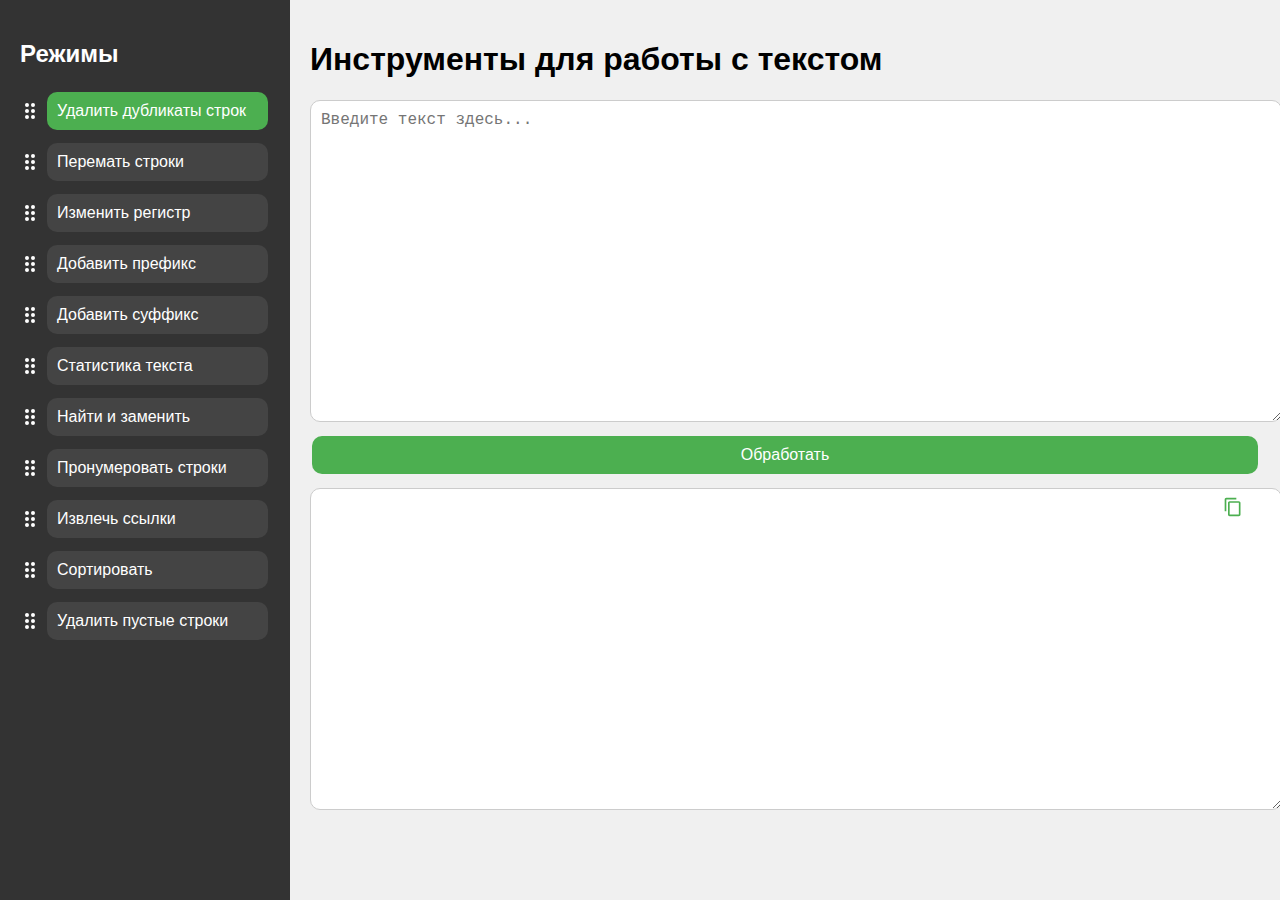
==== text-tools-website.html @ 5a1ea0dd "Update text-tools-website.html" ====
<!DOCTYPE html>
<html lang="ru">
<head>
    <meta charset="UTF-8">
    <meta name="viewport" content="width=device-width, initial-scale=1.0">
    <title>Инструменты для работы с текстом</title>
    <style>
        body {
            font-family: -apple-system, BlinkMacSystemFont, 'Segoe UI', Roboto, Helvetica, Arial, sans-serif;
            margin: 0;
            padding: 0;
            display: flex;
            height: 100vh;
            background-color: #f0f0f0;
        }
        #sidebar {
            width: 250px;
            background-color: #333;
            color: white;
            padding: 20px;
            overflow-y: auto;
        }
        #content {
            flex-grow: 1;
            padding: 20px;
            display: flex;
            flex-direction: column;
        }
        button {
            background-color: #4CAF50;
            border: none;
            color: white;
            padding: 10px 20px;
            text-align: center;
            text-decoration: none;
            display: inline-block;
            font-size: 16px;
            margin: 4px 2px;
            cursor: pointer;
            transition: background-color 0.3s;
            border-radius: 10px;
        }
        button:hover {
            background-color: #45a049;
        }
        textarea, input[type="text"], select {
            width: 100%;
            padding: 10px;
            margin-bottom: 10px;
            border: 1px solid #ccc;
            border-radius: 10px;
            font-size: 16px;
        }
        textarea {
            height: 300px;
            resize: vertical;
        }
        #result {
            height: 300px;
            margin-top: 10px;
        }
        .mode-button-container {
            display: flex;
            align-items: center;
            margin-bottom: 5px;
        }
        .mode-button {
            flex-grow: 1;
            text-align: left;
            padding: 10px;
            background-color: #444;
            color: white;
            border: none;
            transition: background-color 0.3s;
            border-radius: 10px;
            cursor: pointer;
        }
        .mode-button:hover {
            background-color: #555;
        }
        .active {
            background-color: #4CAF50;
        }
        .drag-handle {
            width: 20px;
            height: 20px;
            margin-right: 5px;
            cursor: move;
            background-image: url("data:image/svg+xml,%3Csvg xmlns='http://www.w3.org/2000/svg' viewBox='0 0 20 20' fill='white'%3E%3Cpath d='M7 2a2 2 0 1 0 .001 4.001A2 2 0 0 0 7 2zm0 6a2 2 0 1 0 .001 4.001A2 2 0 0 0 7 8zm0 6a2 2 0 1 0 .001 4.001A2 2 0 0 0 7 14zm6-8a2 2 0 1 0-.001-4.001A2 2 0 0 0 13 6zm0 2a2 2 0 1 0 .001 4.001A2 2 0 0 0 13 8zm0 6a2 2 0 1 0 .001 4.001A2 2 0 0 0 13 14z'/%3E%3C/svg%3E");
            background-repeat: no-repeat;
            background-position: center;
        }
        .dragging {
            opacity: 0.5;
        }
        .copy-button {
            position: absolute;
            top: 10px;
            right: 10px;
            background: none;
            border: none;
            cursor: pointer;
            padding: 5px;
        }
        
        .copy-button svg {
            width: 20px;
            height: 20px;
            fill: #4CAF50;
        }
        
        #result-container {
            position: relative;
        }
        
        .notification {
            position: fixed;
            bottom: 20px;
            right: 20px;
            background-color: #4CAF50;
            color: white;
            padding: 15px;
            border-radius: 5px;
            display: none;
            opacity: 0;
            transition: opacity 0.3s ease-in-out;
        }

        .burger-menu {
            display: none;
            cursor: pointer;
            position: fixed;
            top: 10px;
            left: 10px;
            z-index: 1000;
        }

        .burger-menu div {
            width: 35px;
            height: 5px;
            background-color: #333;
            margin: 6px 0;
            transition: 0.4s;
        }

        .close-button {
            display: none;
            position: absolute;
            top: 10px;
            right: 10px;
            font-size: 24px;
            cursor: pointer;
            color: #fff;
            background-color: #4CAF50;
            width: 30px;
            height: 30px;
            line-height: 30px;
            text-align: center;
            border-radius: 50%;
        }

        .close-button:hover {
            background-color: #45a049;
        }

        @media (max-width: 768px) {
            body {
                flex-direction: column;
                height: auto;
            }
            #sidebar {
                position: fixed;
                left: -250px;
                top: 0;
                height: 100%;
                width: 250px;
                transition: 0.3s;
                z-index: 999;
                padding-top: 50px;
            }
            #sidebar.open {
                left: 0;
            }
            .burger-menu {
                display: block;
            }
            #content {
                margin-left: 0;
                width: 100%;
            }
            h1 {
                font-size: 24px;
            }
            textarea, input[type="text"], select {
                font-size: 14px;
            }
            button {
                font-size: 14px;
                padding: 8px 16px;
            }
            .mode-button-container {
                margin-bottom: 5px;
            }
            .mode-button {
                padding: 8px;
                font-size: 14px;
            }
            .drag-handle {
                display: block;
                touch-action: none;
            }
            #result {
                height: 200px;
            }
            .close-button {
                display: block;
            }
        }
    </style>
</head>
<body>
    <div class="burger-menu" id="burger-menu">
        <div></div>
        <div></div>
        <div></div>
    </div>
    <div id="sidebar">
        <span class="close-button" id="close-button">&times;</span>
        <h2>Режимы</h2>
        <div id="mode-buttons"></div>
    </div>
    <div id="content">
        <h1>Инструменты для работы с текстом</h1>
        <textarea id="input" placeholder="Введите текст здесь..."></textarea>
        <div id="options"></div>
        <button id="process-button">Обработать</button>
        <div id="result-container">
            <textarea id="result" readonly></textarea>
            <button class="copy-button" id="copy-button" title="Копировать результат">
                <svg xmlns="http://www.w3.org/2000/svg" viewBox="0 0 24 24">
                    <path d="M16 1H4c-1.1 0-2 .9-2 2v14h2V3h12V1zm3 4H8c-1.1 0-2 .9-2 2v14c0 1.1.9 2 2 2h11c1.1 0 2-.9 2-2V7c0-1.1-.9-2-2-2zm0 16H8V7h11v14z"/>
                </svg>
            </button>
        </div>
    </div>

    <div id="notification" class="notification">Результат скопирован в буфер обмена!</div>

    <script>
        let currentMode = '';
        let draggedItem = null;
        const modes = [
            {id: 'removeDuplicates', name: 'Удалить дубликаты строк'},
            {id: 'shuffleLines', name: 'Перемать строки'},
            {id: 'changeCase', name: 'Изменить регистр'},
            {id: 'addPrefix', name: 'Добавить префикс'},
            {id: 'addSuffix', name: 'Добавить суффикс'},
            {id: 'textStatistics', name: 'Статистика текста'},
            {id: 'findAndReplace', name: 'Найти и заменить'},
            {id: 'numberLines', name: 'Пронумеровать строки'},
            {id: 'extractLinks', name: 'Извлечь ссылки'},
            {id: 'sortLines', name: 'Сортировать'},
            {id: 'removeEmptyLines', name: 'Удалить пустые строки'}
        ];

        function setMode(mode) {
            currentMode = mode;
            document.querySelectorAll('.mode-button').forEach(btn => btn.classList.remove('active'));
            const activeButton = document.querySelector(`.mode-button[data-mode-id="${mode}"]`);
            if (activeButton) {
                activeButton.classList.add('active');
            }
            updateOptions();
        }

        function updateOptions() {
            const optionsDiv = document.getElementById('options');
            optionsDiv.innerHTML = '';

            switch (currentMode) {
                case 'changeCase':
                    optionsDiv.innerHTML = `
                        <select id="caseOption">
                            <option value="upper">Верхни регистр</option>
                            <option value="lower">Нижний регистр</option>
                        </select>
                    `;
                    break;
                case 'addPrefix':
                case 'addSuffix':
                    optionsDiv.innerHTML = `
                        <input type="text" id="affix" placeholder="${currentMode === 'addPrefix' ? 'Префикс' : 'Суффикс'}">
                    `;
                    break;
                case 'findAndReplace':
                    optionsDiv.innerHTML = `
                        <input type="text" id="findText" placeholder="Найти">
                        <input type="text" id="replaceText" placeholder="Заменить на">
                    `;
                    break;
                case 'numberLines':
                    optionsDiv.innerHTML = `
                        <select id="numberFormat">
                            <option value="bracket">1) </option>
                            <option value="dot">1. </option>
                            <option value="space">1 </option>
                        </select>
                    `;
                    break;
                case 'sortLines':
                    optionsDiv.innerHTML = `
                        <select id="sortOption">
                            <option value="asc">По возрастанию</option>
                            <option value="desc">По убыванию</option>
                        </select>
                    `;
                    break;
            }
        }

        function processText() {
            const input = document.getElementById('input');
            if (!input) return;
            const inputValue = input.value;
            let result = '';

            switch (currentMode) {
                case 'removeDuplicates':
                    result = [...new Set(inputValue.split('\n'))].join('\n');
                    break;
                case 'shuffleLines':
                    result = inputValue.split('\n').sort(() => Math.random() - 0.5).join('\n');
                    break;
                case 'changeCase':
                    const caseOption = document.getElementById('caseOption').value;
                    result = caseOption === 'upper' ? inputValue.toUpperCase() : inputValue.toLowerCase();
                    break;
                case 'addPrefix':
                    const prefix = document.getElementById('affix').value;
                    result = inputValue.split('\n').map(line => prefix + line).join('\n');
                    break;
                case 'addSuffix':
                    const suffix = document.getElementById('affix').value;
                    result = inputValue.split('\n').map(line => line + suffix).join('\n');
                    break;
                case 'textStatistics':
                    const lines = inputValue.split('\n');
                    const words = inputValue.match(/\S+/g) || [];
                    const chars = inputValue.length;
                    result = `Строк: ${lines.length}\nСлов: ${words.length}\nСимволов: ${chars}`;
                    break;
                case 'findAndReplace':
                    const findText = document.getElementById('findText').value;
                    const replaceText = document.getElementById('replaceText').value;
                    result = inputValue.replace(new RegExp(findText, 'g'), replaceText);
                    break;
                case 'numberLines':
                    const format = document.getElementById('numberFormat').value;
                    let formatStr;
                    switch (format) {
                        case 'bracket':
                            formatStr = ') ';
                            break;
                        case 'dot':
                            formatStr = '. ';
                            break;
                        case 'space':
                            formatStr = ' ';
                            break;
                    }
                    result = inputValue.split('\n').map((line, index) => `${index + 1}${formatStr}${line}`).join('\n');
                    break;
                case 'extractLinks':
                    const urlRegex = /(https?:\/\/[^\s]+)|(www\.[^\s]+)|([a-zA-Z0-9._-]+\.[a-zA-Z]{2,6}(?:\/[^\s]*)?)/g;
                    result = (inputValue.match(urlRegex) || []).join('\n');
                    break;
                case 'sortLines':
                    const sortOption = document.getElementById('sortOption').value;
                    result = inputValue.split('\n').sort((a, b) => sortOption === 'asc' ? a.localeCompare(b) : b.localeCompare(a)).join('\n');
                    break;
                case 'removeEmptyLines':
                    result = inputValue.split('\n').filter(line => line.trim() !== '').join('\n');
                    break;
                default:
                    result = 'Выберите ржим обработки';
            }

            const resultElement = document.getElementById('result');
            if (resultElement) {
                resultElement.value = result;
            }
        }

        function createModeButtons() {
            const modeButtons = document.getElementById('mode-buttons');
            modeButtons.innerHTML = '';
            
            const order = JSON.parse(localStorage.getItem('buttonOrder')) || modes.map(mode => mode.id);
            
            order.forEach(modeId => {
                const mode = modes.find(m => m.id === modeId);
                if (mode) {
                    const container = document.createElement('div');
                    container.className = 'mode-button-container';
                    container.draggable = true;
                    container.dataset.modeId = mode.id;

                    const dragHandle = document.createElement('div');
                    dragHandle.className = 'drag-handle';

                    const button = document.createElement('button');
                    button.className = 'mode-button';
                    button.textContent = mode.name;
                    button.dataset.modeId = mode.id;
                    button.addEventListener('click', function() {
                        setMode(this.dataset.modeId);
                    });

                    container.appendChild(dragHandle);
                    container.appendChild(button);
                    modeButtons.appendChild(container);
                }
            });

            addDragListeners();

            if (window.innerWidth <= 768) {
                document.querySelectorAll('.drag-handle').forEach(handle => {
                    handle.style.display = 'none';
                });
            }
        }

        function addDragListeners() {
            const containers = document.querySelectorAll('.mode-button-container');
            const modeButtons = document.getElementById('mode-buttons');

            containers.forEach(container => {
                container.addEventListener('dragstart', (e) => {
                    draggedItem = container;
                    setTimeout(() => container.classList.add('dragging'), 0);
                });

                container.addEventListener('dragend', () => {
                    container.classList.remove('dragging');
                    saveButtonOrder();
                });
            });

            modeButtons.addEventListener('dragover', (e) => {
                e.preventDefault();
                const afterElement = getDragAfterElement(modeButtons, e.clientY);
                if (draggedItem && afterElement) {
                    modeButtons.insertBefore(draggedItem, afterElement);
                }
            });

            modeButtons.addEventListener('dragenter', (e) => e.preventDefault());
            modeButtons.addEventListener('drop', (e) => e.preventDefault());
        }

        function getDragAfterElement(container, y) {
            const draggableElements = [...container.querySelectorAll('.mode-button-container:not(.dragging)')];

            return draggableElements.reduce((closest, child) => {
                const box = child.getBoundingClientRect();
                const offset = y - box.top - box.height / 2;
                if (offset < 0 && offset > closest.offset) {
                    return { offset: offset, element: child };
                } else {
                    return closest;
                }
            }, { offset: Number.NEGATIVE_INFINITY }).element;
        }

        function saveButtonOrder() {
            const order = Array.from(document.querySelectorAll('.mode-button-container'))
                .map(container => container.dataset.modeId);
            localStorage.setItem('buttonOrder', JSON.stringify(order));
        }

        function copyResult() {
            const resultElement = document.getElementById('result');
            resultElement.select();
            document.execCommand('copy');
            showNotification();
        }

        function showNotification() {
            const notification = document.getElementById('notification');
            notification.style.display = 'block';
            setTimeout(() => {
                notification.style.opacity = '1';
            }, 10);
            
            setTimeout(() => {
                notification.style.opacity = '0';
                setTimeout(() => {
                    notification.style.display = 'none';
                }, 300);
            }, 2000);
        }

        function toggleSidebar() {
            const sidebar = document.getElementById('sidebar');
            sidebar.classList.toggle('open');
        }

        function addTouchDragListeners() {
            const containers = document.querySelectorAll('.mode-button-container');
            const modeButtons = document.getElementById('mode-buttons');

            containers.forEach(container => {
                container.addEventListener('touchstart', handleTouchStart, false);
                container.addEventListener('touchmove', handleTouchMove, false);
                container.addEventListener('touchend', handleTouchEnd, false);
            });

            let draggedItem = null;
            let startY;

            function handleTouchStart(e) {
                draggedItem = this;
                startY = e.touches[0].clientY - draggedItem.offsetTop;
                setTimeout(() => draggedItem.classList.add('dragging'), 0);
            }

            function handleTouchMove(e) {
                if (!draggedItem) return;
                e.preventDefault();
                const currentY = e.touches[0].clientY - modeButtons.offsetTop;
                draggedItem.style.top = `${currentY - startY}px`;

                const afterElement = getDragAfterElement(modeButtons, currentY);
                if (afterElement) {
                    modeButtons.insertBefore(draggedItem, afterElement);
                } else {
                    modeButtons.appendChild(draggedItem);
                }
            }

            function handleTouchEnd() {
                if (!draggedItem) return;
                draggedItem.classList.remove('dragging');
                draggedItem.style.top = '';
                draggedItem = null;
                saveButtonOrder();
            }
        }

        function handleResize() {
            if (window.innerWidth <= 768) {
                document.querySelectorAll('.drag-handle').forEach(handle => {
                    handle.style.display = 'none';
                });
            } else {
                document.querySelectorAll('.drag-handle').forEach(handle => {
                    handle.style.display = 'block';
                });
            }
        }

        // Инициализация кнопок и первого режима
        document.addEventListener('DOMContentLoaded', function() {
            createModeButtons();
            setMode('removeDuplicates');

            const processButton = document.getElementById('process-button');
            if (processButton) {
                processButton.addEventListener('click', processText);
            }

            const copyButton = document.getElementById('copy-button');
            if (copyButton) {
                copyButton.addEventListener('click', copyResult);
            }

            const burgerMenu = document.getElementById('burger-menu');
            const closeButton = document.getElementById('close-button');
            
            burgerMenu.addEventListener('click', toggleSidebar);
            closeButton.addEventListener('click', toggleSidebar);

            addTouchDragListeners();

            window.addEventListener('resize', handleResize);
        });
    </script>
</body>
</html>
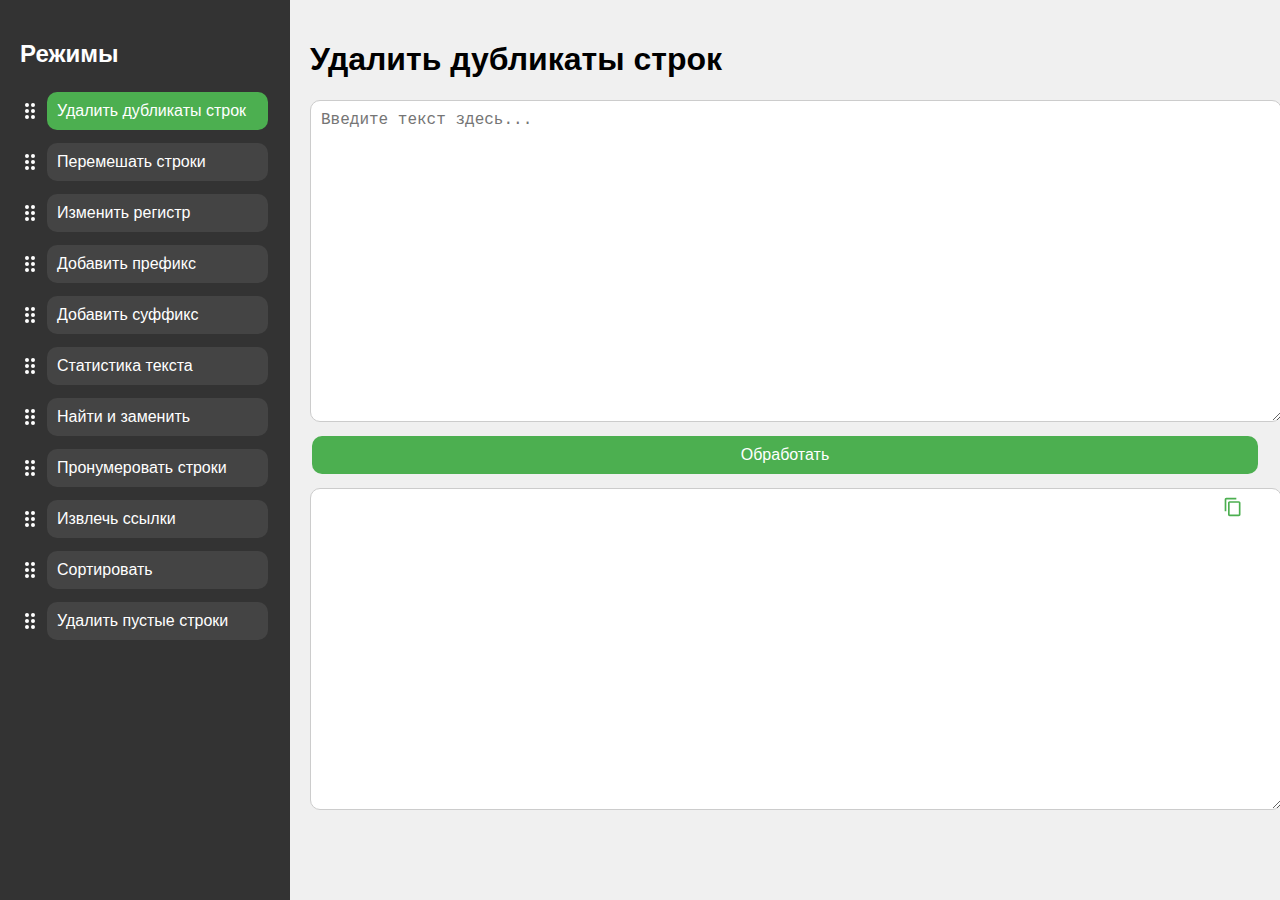
==== commit 0a8e696a: "Update text-tools-website.html" ====
--- a/text-tools-website.html
+++ b/text-tools-website.html
@@ -165,28 +165,39 @@
 
         @media (max-width: 768px) {
             body {
-                flex-direction: column;
-                height: auto;
+                position: relative;
+                overflow-x: hidden;
             }
             #sidebar {
                 position: fixed;
-                left: -250px;
+                left: -100%;
                 top: 0;
                 height: 100%;
-                width: 250px;
+                width: 80%;
+                max-width: 250px;
                 transition: 0.3s;
-                z-index: 999;
+                z-index: 1001;
                 padding-top: 50px;
+                background-color: #333;
             }
             #sidebar.open {
                 left: 0;
             }
             .burger-menu {
                 display: block;
+                position: fixed;
+                top: 10px;
+                left: 10px;
+                z-index: 1002;
             }
             #content {
                 margin-left: 0;
                 width: 100%;
+                transition: 0.3s;
+            }
+            body.sidebar-open #content {
+                filter: blur(3px);
+                pointer-events: none;
             }
             h1 {
                 font-size: 24px;
@@ -230,7 +241,7 @@
         <div id="mode-buttons"></div>
     </div>
     <div id="content">
-        <h1>Инструменты для работы с текстом</h1>
+        <h1 id="current-mode-title">Инструменты для работы с текстом</h1>
         <textarea id="input" placeholder="Введите текст здесь..."></textarea>
         <div id="options"></div>
         <button id="process-button">Обработать</button>
@@ -251,7 +262,7 @@
         let draggedItem = null;
         const modes = [
             {id: 'removeDuplicates', name: 'Удалить дубликаты строк'},
-            {id: 'shuffleLines', name: 'Перемать строки'},
+            {id: 'shuffleLines', name: 'Перемешать строки'},
             {id: 'changeCase', name: 'Изменить регистр'},
             {id: 'addPrefix', name: 'Добавить префикс'},
             {id: 'addSuffix', name: 'Добавить суффикс'},
@@ -269,8 +280,16 @@
             const activeButton = document.querySelector(`.mode-button[data-mode-id="${mode}"]`);
             if (activeButton) {
                 activeButton.classList.add('active');
+                // Обновляем заголовок с названием текущего режима
+                const currentModeTitle = document.getElementById('current-mode-title');
+                currentModeTitle.textContent = activeButton.textContent;
             }
             updateOptions();
+
+            // Закрываем меню на мобильных устройствах после выбора режима
+            if (window.innerWidth <= 768) {
+                toggleSidebar();
+            }
         }
 
         function updateOptions() {
@@ -281,7 +300,7 @@
                 case 'changeCase':
                     optionsDiv.innerHTML = `
                         <select id="caseOption">
-                            <option value="upper">Верхни регистр</option>
+                            <option value="upper">Верхний регистр</option>
                             <option value="lower">Нижний регистр</option>
                         </select>
                     `;
@@ -324,35 +343,38 @@
             const inputValue = input.value;
             let result = '';
 
+            // Всегда удаляем дубликаты строк
+            const uniqueLines = [...new Set(inputValue.split('\n'))];
+
             switch (currentMode) {
                 case 'removeDuplicates':
-                    result = [...new Set(inputValue.split('\n'))].join('\n');
+                    result = uniqueLines.join('\n');
                     break;
                 case 'shuffleLines':
-                    result = inputValue.split('\n').sort(() => Math.random() - 0.5).join('\n');
+                    result = uniqueLines.sort(() => Math.random() - 0.5).join('\n');
                     break;
                 case 'changeCase':
                     const caseOption = document.getElementById('caseOption').value;
-                    result = caseOption === 'upper' ? inputValue.toUpperCase() : inputValue.toLowerCase();
+                    result = caseOption === 'upper' ? uniqueLines.join('\n').toUpperCase() : uniqueLines.join('\n').toLowerCase();
                     break;
                 case 'addPrefix':
                     const prefix = document.getElementById('affix').value;
-                    result = inputValue.split('\n').map(line => prefix + line).join('\n');
+                    result = uniqueLines.map(line => prefix + line).join('\n');
                     break;
                 case 'addSuffix':
                     const suffix = document.getElementById('affix').value;
-                    result = inputValue.split('\n').map(line => line + suffix).join('\n');
+                    result = uniqueLines.map(line => line + suffix).join('\n');
                     break;
                 case 'textStatistics':
-                    const lines = inputValue.split('\n');
-                    const words = inputValue.match(/\S+/g) || [];
-                    const chars = inputValue.length;
+                    const lines = uniqueLines;
+                    const words = uniqueLines.join('\n').match(/\S+/g) || [];
+                    const chars = uniqueLines.join('\n').length;
                     result = `Строк: ${lines.length}\nСлов: ${words.length}\nСимволов: ${chars}`;
                     break;
                 case 'findAndReplace':
                     const findText = document.getElementById('findText').value;
                     const replaceText = document.getElementById('replaceText').value;
-                    result = inputValue.replace(new RegExp(findText, 'g'), replaceText);
+                    result = uniqueLines.join('\n').replace(new RegExp(findText, 'g'), replaceText);
                     break;
                 case 'numberLines':
                     const format = document.getElementById('numberFormat').value;
@@ -368,21 +390,21 @@
                             formatStr = ' ';
                             break;
                     }
-                    result = inputValue.split('\n').map((line, index) => `${index + 1}${formatStr}${line}`).join('\n');
+                    result = uniqueLines.map((line, index) => `${index + 1}${formatStr}${line}`).join('\n');
                     break;
                 case 'extractLinks':
                     const urlRegex = /(https?:\/\/[^\s]+)|(www\.[^\s]+)|([a-zA-Z0-9._-]+\.[a-zA-Z]{2,6}(?:\/[^\s]*)?)/g;
-                    result = (inputValue.match(urlRegex) || []).join('\n');
+                    result = (uniqueLines.join('\n').match(urlRegex) || []).join('\n');
                     break;
                 case 'sortLines':
                     const sortOption = document.getElementById('sortOption').value;
-                    result = inputValue.split('\n').sort((a, b) => sortOption === 'asc' ? a.localeCompare(b) : b.localeCompare(a)).join('\n');
+                    result = uniqueLines.sort((a, b) => sortOption === 'asc' ? a.localeCompare(b) : b.localeCompare(a)).join('\n');
                     break;
                 case 'removeEmptyLines':
-                    result = inputValue.split('\n').filter(line => line.trim() !== '').join('\n');
+                    result = uniqueLines.filter(line => line.trim() !== '').join('\n');
                     break;
                 default:
-                    result = 'Выберите ржим обработки';
+                    result = uniqueLines.join('\n');
             }
 
             const resultElement = document.getElementById('result');
@@ -397,7 +419,7 @@
             
             const order = JSON.parse(localStorage.getItem('buttonOrder')) || modes.map(mode => mode.id);
             
-            order.forEach(modeId => {
+            order.forEach((modeId, index) => {
                 const mode = modes.find(m => m.id === modeId);
                 if (mode) {
                     const container = document.createElement('div');
@@ -419,6 +441,11 @@
                     container.appendChild(dragHandle);
                     container.appendChild(button);
                     modeButtons.appendChild(container);
+
+                    // Устанавливаем первую кнопку в списке как активную по умолчанию
+                    if (index === 0) {
+                        setMode(mode.id);
+                    }
                 }
             });
 
@@ -503,7 +530,15 @@
 
         function toggleSidebar() {
             const sidebar = document.getElementById('sidebar');
+            const content = document.getElementById('content');
             sidebar.classList.toggle('open');
+            document.body.classList.toggle('sidebar-open');
+            
+            if (sidebar.classList.contains('open')) {
+                content.style.marginLeft = '80%';
+            } else {
+                content.style.marginLeft = '0';
+            }
         }
 
         function addTouchDragListeners() {
@@ -560,10 +595,17 @@
             }
         }
 
+        const style = document.createElement('style');
+        style.textContent = `
+            body.sidebar-open {
+                overflow: hidden;
+            }
+        `;
+        document.head.appendChild(style);
+
         // Инициализация кнопок и первого режима
         document.addEventListener('DOMContentLoaded', function() {
             createModeButtons();
-            setMode('removeDuplicates');
 
             const processButton = document.getElementById('process-button');
             if (processButton) {
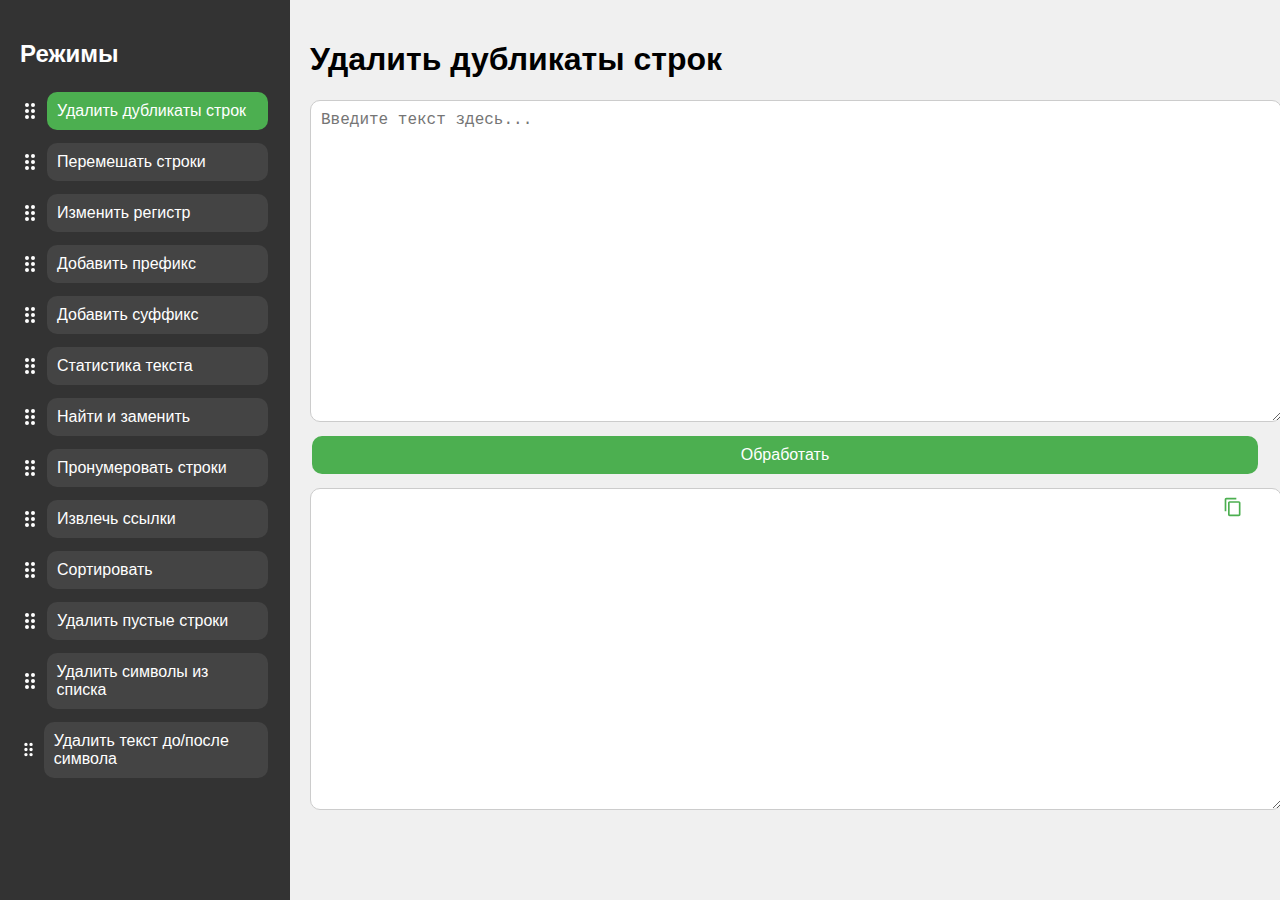
==== commit c22eda2b: "Update text-tools-website.html" ====
--- a/text-tools-website.html
+++ b/text-tools-website.html
@@ -271,8 +271,78 @@
             {id: 'numberLines', name: 'Пронумеровать строки'},
             {id: 'extractLinks', name: 'Извлечь ссылки'},
             {id: 'sortLines', name: 'Сортировать'},
-            {id: 'removeEmptyLines', name: 'Удалить пустые строки'}
+            {id: 'removeEmptyLines', name: 'Удалить пустые строки'},
+            {id: 'removeCharacters', name: 'Удалить символы из списка'},
+            {id: 'removeTextAroundSymbol', name: 'Удалить текст до/после символа'}
         ];
+
+        console.log('Modes:', modes);
+
+        function createModeButtons() {
+            console.log('Creating mode buttons');
+            const modeButtons = document.getElementById('mode-buttons');
+            if (!modeButtons) {
+                console.error('Element with id "mode-buttons" not found');
+                return;
+            }
+            modeButtons.innerHTML = '';
+            
+            let order = JSON.parse(localStorage.getItem('buttonOrder')) || modes.map(mode => mode.id);
+            console.log('Initial order from localStorage:', order);
+            
+            // Проверяем, есть ли в order все режимы из modes
+            const missingModes = modes.filter(mode => !order.includes(mode.id));
+            if (missingModes.length > 0) {
+                console.log('Adding missing modes to order:', missingModes);
+                order = [...order, ...missingModes.map(mode => mode.id)];
+                localStorage.setItem('buttonOrder', JSON.stringify(order));
+            }
+            
+            console.log('Updated button order:', order);
+            
+            order.forEach((modeId, index) => {
+                const mode = modes.find(m => m.id === modeId);
+                console.log('Creating button for mode:', mode);
+                if (mode) {
+                    const container = document.createElement('div');
+                    container.className = 'mode-button-container';
+                    container.draggable = true;
+                    container.dataset.modeId = mode.id;
+
+                    const dragHandle = document.createElement('div');
+                    dragHandle.className = 'drag-handle';
+
+                    const button = document.createElement('button');
+                    button.className = 'mode-button';
+                    button.textContent = mode.name;
+                    button.dataset.modeId = mode.id;
+                    button.addEventListener('click', function() {
+                        setMode(this.dataset.modeId);
+                    });
+
+                    container.appendChild(dragHandle);
+                    container.appendChild(button);
+                    modeButtons.appendChild(container);
+
+                    // Устанавливаем первую кнопку в списке как активную по умолчанию
+                    if (index === 0) {
+                        setMode(mode.id);
+                    }
+                } else {
+                    console.warn('Mode not found for id:', modeId);
+                }
+            });
+
+            addDragListeners();
+            addTouchDragListeners(); // Добавляем поддержку перетаскивания на сенсорных устройствах
+
+            if (window.innerWidth <= 768) {
+                document.querySelectorAll('.drag-handle').forEach(handle => {
+                    handle.style.display = 'none';
+                });
+            }
+            console.log('Mode buttons created');
+        }
 
         function setMode(mode) {
             currentMode = mode;
@@ -331,6 +401,20 @@
                         <select id="sortOption">
                             <option value="asc">По возрастанию</option>
                             <option value="desc">По убыванию</option>
+                        </select>
+                    `;
+                    break;
+                case 'removeCharacters':
+                    optionsDiv.innerHTML = `
+                        <input type="text" id="charactersToRemove" placeholder="Символы для удаления" value="@#%^:&*()?!<>/'{}[]~«»">
+                    `;
+                    break;
+                case 'removeTextAroundSymbol':
+                    optionsDiv.innerHTML = `
+                        <input type="text" id="symbolToRemoveAround" placeholder="Символ" maxlength="1">
+                        <select id="removeDirection">
+                            <option value="before">Удалить до символа</option>
+                            <option value="after">Удалить после символа</option>
                         </select>
                     `;
                     break;
@@ -403,6 +487,29 @@
                 case 'removeEmptyLines':
                     result = uniqueLines.filter(line => line.trim() !== '').join('\n');
                     break;
+                case 'removeCharacters':
+                    const charactersToRemove = document.getElementById('charactersToRemove').value;
+                    const regex = new RegExp(`[${charactersToRemove.replace(/[-\/\\^$*+?.()|[\]{}]/g, '\\$&')}]`, 'g');
+                    result = uniqueLines
+                        .map(line => line.replace(regex, ''))
+                        .filter(line => line.trim() !== '') // Удаляем пустые строки
+                        .join('\n');
+                    break;
+                case 'removeTextAroundSymbol':
+                    const symbol = document.getElementById('symbolToRemoveAround').value;
+                    const direction = document.getElementById('removeDirection').value;
+                    if (symbol) {
+                        result = uniqueLines.map(line => {
+                            const index = line.indexOf(symbol);
+                            if (index !== -1) {
+                                return direction === 'before' ? line.slice(index) : line.slice(0, index + 1);
+                            }
+                            return line;
+                        }).join('\n');
+                    } else {
+                        result = uniqueLines.join('\n');
+                    }
+                    break;
                 default:
                     result = uniqueLines.join('\n');
             }
@@ -413,49 +520,11 @@
             }
         }
 
-        function createModeButtons() {
-            const modeButtons = document.getElementById('mode-buttons');
-            modeButtons.innerHTML = '';
-            
-            const order = JSON.parse(localStorage.getItem('buttonOrder')) || modes.map(mode => mode.id);
-            
-            order.forEach((modeId, index) => {
-                const mode = modes.find(m => m.id === modeId);
-                if (mode) {
-                    const container = document.createElement('div');
-                    container.className = 'mode-button-container';
-                    container.draggable = true;
-                    container.dataset.modeId = mode.id;
-
-                    const dragHandle = document.createElement('div');
-                    dragHandle.className = 'drag-handle';
-
-                    const button = document.createElement('button');
-                    button.className = 'mode-button';
-                    button.textContent = mode.name;
-                    button.dataset.modeId = mode.id;
-                    button.addEventListener('click', function() {
-                        setMode(this.dataset.modeId);
-                    });
-
-                    container.appendChild(dragHandle);
-                    container.appendChild(button);
-                    modeButtons.appendChild(container);
-
-                    // Устанавливаем первую кнопку в списке как активную по умолчанию
-                    if (index === 0) {
-                        setMode(mode.id);
-                    }
-                }
-            });
-
-            addDragListeners();
-
-            if (window.innerWidth <= 768) {
-                document.querySelectorAll('.drag-handle').forEach(handle => {
-                    handle.style.display = 'none';
-                });
-            }
+        // Добавьте эту функцию для обновления порядка кнопок в localStorage
+        function saveButtonOrder() {
+            const order = Array.from(document.querySelectorAll('.mode-button-container'))
+                .map(container => container.dataset.modeId);
+            localStorage.setItem('buttonOrder', JSON.stringify(order));
         }
 
         function addDragListeners() {
@@ -484,6 +553,48 @@
 
             modeButtons.addEventListener('dragenter', (e) => e.preventDefault());
             modeButtons.addEventListener('drop', (e) => e.preventDefault());
+        }
+
+        function addTouchDragListeners() {
+            const containers = document.querySelectorAll('.mode-button-container');
+            const modeButtons = document.getElementById('mode-buttons');
+
+            containers.forEach(container => {
+                container.addEventListener('touchstart', handleTouchStart, false);
+                container.addEventListener('touchmove', handleTouchMove, false);
+                container.addEventListener('touchend', handleTouchEnd, false);
+            });
+
+            let draggedItem = null;
+            let startY;
+
+            function handleTouchStart(e) {
+                draggedItem = this;
+                startY = e.touches[0].clientY - draggedItem.offsetTop;
+                setTimeout(() => draggedItem.classList.add('dragging'), 0);
+            }
+
+            function handleTouchMove(e) {
+                if (!draggedItem) return;
+                e.preventDefault();
+                const currentY = e.touches[0].clientY - modeButtons.offsetTop;
+                draggedItem.style.top = `${currentY - startY}px`;
+
+                const afterElement = getDragAfterElement(modeButtons, currentY);
+                if (afterElement) {
+                    modeButtons.insertBefore(draggedItem, afterElement);
+                } else {
+                    modeButtons.appendChild(draggedItem);
+                }
+            }
+
+            function handleTouchEnd() {
+                if (!draggedItem) return;
+                draggedItem.classList.remove('dragging');
+                draggedItem.style.top = '';
+                draggedItem = null;
+                saveButtonOrder();
+            }
         }
 
         function getDragAfterElement(container, y) {
@@ -498,12 +609,6 @@
                     return closest;
                 }
             }, { offset: Number.NEGATIVE_INFINITY }).element;
-        }
-
-        function saveButtonOrder() {
-            const order = Array.from(document.querySelectorAll('.mode-button-container'))
-                .map(container => container.dataset.modeId);
-            localStorage.setItem('buttonOrder', JSON.stringify(order));
         }
 
         function copyResult() {
@@ -541,48 +646,6 @@
             }
         }
 
-        function addTouchDragListeners() {
-            const containers = document.querySelectorAll('.mode-button-container');
-            const modeButtons = document.getElementById('mode-buttons');
-
-            containers.forEach(container => {
-                container.addEventListener('touchstart', handleTouchStart, false);
-                container.addEventListener('touchmove', handleTouchMove, false);
-                container.addEventListener('touchend', handleTouchEnd, false);
-            });
-
-            let draggedItem = null;
-            let startY;
-
-            function handleTouchStart(e) {
-                draggedItem = this;
-                startY = e.touches[0].clientY - draggedItem.offsetTop;
-                setTimeout(() => draggedItem.classList.add('dragging'), 0);
-            }
-
-            function handleTouchMove(e) {
-                if (!draggedItem) return;
-                e.preventDefault();
-                const currentY = e.touches[0].clientY - modeButtons.offsetTop;
-                draggedItem.style.top = `${currentY - startY}px`;
-
-                const afterElement = getDragAfterElement(modeButtons, currentY);
-                if (afterElement) {
-                    modeButtons.insertBefore(draggedItem, afterElement);
-                } else {
-                    modeButtons.appendChild(draggedItem);
-                }
-            }
-
-            function handleTouchEnd() {
-                if (!draggedItem) return;
-                draggedItem.classList.remove('dragging');
-                draggedItem.style.top = '';
-                draggedItem = null;
-                saveButtonOrder();
-            }
-        }
-
         function handleResize() {
             if (window.innerWidth <= 768) {
                 document.querySelectorAll('.drag-handle').forEach(handle => {
@@ -605,6 +668,7 @@
 
         // Инициализация кнопок и первого режима
         document.addEventListener('DOMContentLoaded', function() {
+            console.log('DOM fully loaded');
             createModeButtons();
 
             const processButton = document.getElementById('process-button');
@@ -623,8 +687,6 @@
             burgerMenu.addEventListener('click', toggleSidebar);
             closeButton.addEventListener('click', toggleSidebar);
 
-            addTouchDragListeners();
-
             window.addEventListener('resize', handleResize);
         });
     </script>
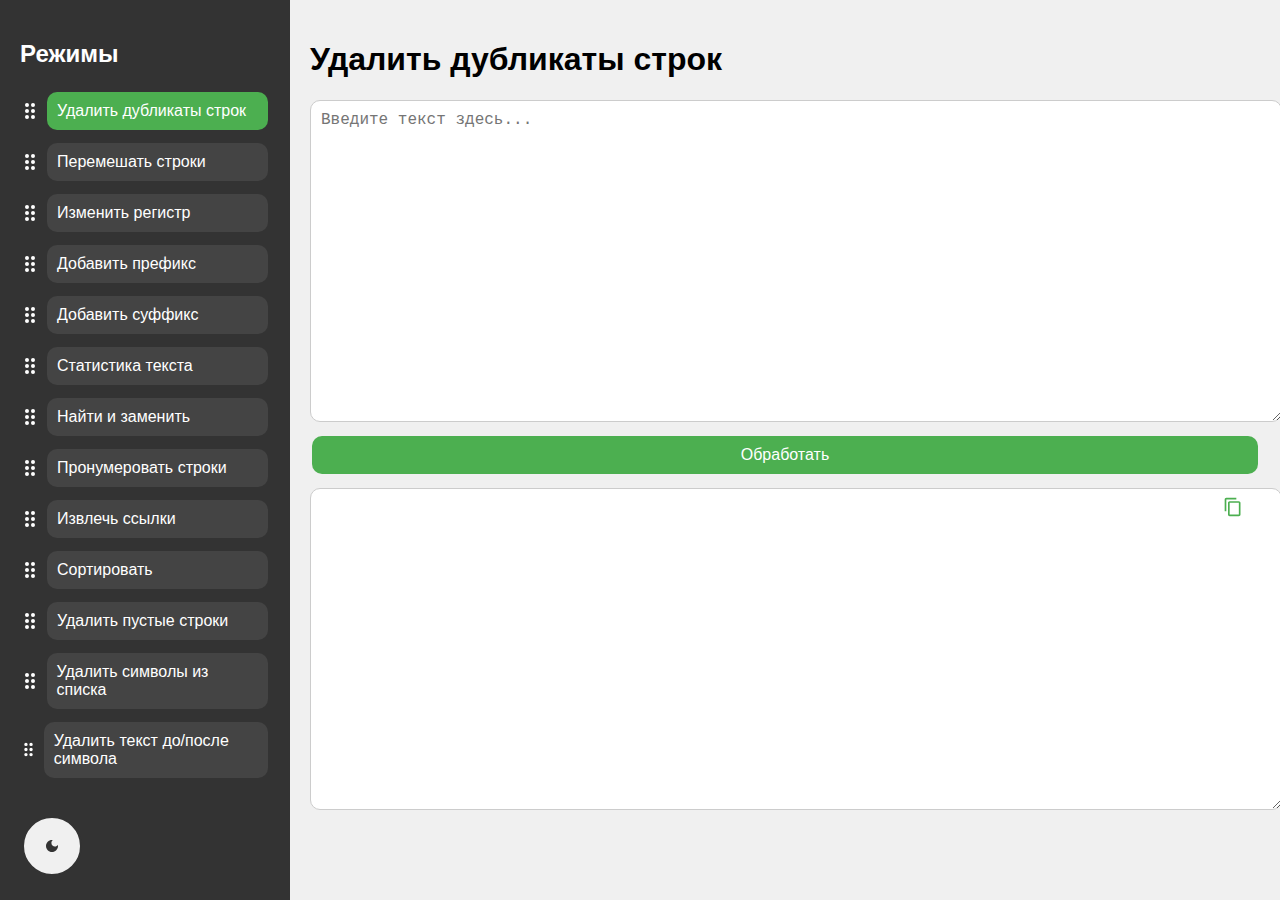
==== commit ad66a3bf: "Update text-tools-website.html" ====
--- a/text-tools-website.html
+++ b/text-tools-website.html
@@ -227,6 +227,95 @@
                 display: block;
             }
         }
+
+        /* Стили для тем��ого режима */
+        body.dark-mode {
+            background-color: #1a1a1a;
+            color: #f0f0f0;
+        }
+
+        body.dark-mode #sidebar {
+            background-color: #2a2a2a;
+        }
+
+        body.dark-mode .mode-button {
+            background-color: #3a3a3a;
+            color: #f0f0f0;
+        }
+
+        body.dark-mode .mode-button:hover,
+        body.dark-mode .mode-button.active {
+            background-color: #4CAF50;
+        }
+
+        body.dark-mode textarea, 
+        body.dark-mode input[type="text"], 
+        body.dark-mode select {
+            background-color: #2a2a2a;
+            color: #f0f0f0;
+            border-color: #3a3a3a;
+        }
+
+        body.dark-mode button {
+            background-color: #4CAF50;
+        }
+
+        body.dark-mode button:hover {
+            background-color: #45a049;
+        }
+
+        /* Стили для кнопки переключения темы */
+        #theme-toggle {
+            position: absolute;
+            bottom: 20px;
+            left: 20px;
+            width: 60px;
+            height: 60px;
+            background-color: #f0f0f0;
+            border: 2px solid #333;
+            border-radius: 50%;
+            cursor: pointer;
+            display: flex;
+            align-items: center;
+            justify-content: center;
+            transition: all 0.3s ease;
+        }
+
+        #theme-toggle:hover {
+            background-color: #e0e0e0;
+        }
+
+        #theme-toggle svg {
+            width: 40px;
+            height: 40px;
+            fill: #333;
+            transition: fill 0.3s ease;
+        }
+
+        body.dark-mode #theme-toggle {
+            background-color: #333;
+            border-color: #f0f0f0;
+        }
+
+        body.dark-mode #theme-toggle:hover {
+            background-color: #444;
+        }
+
+        body.dark-mode #theme-toggle svg {
+            fill: #f0f0f0;
+        }
+
+        /* Стили для кнопки копирования в темном режиме */
+        body.dark-mode .copy-button svg {
+            fill: #1a1a1a;
+        }
+
+        @media (max-width: 768px) {
+            #theme-toggle {
+                position: static;
+                margin: 20px auto;
+            }
+        }
     </style>
 </head>
 <body>
@@ -239,6 +328,11 @@
         <span class="close-button" id="close-button">&times;</span>
         <h2>Режимы</h2>
         <div id="mode-buttons"></div>
+        <button id="theme-toggle" aria-label="Переключить тему">
+            <svg xmlns="http://www.w3.org/2000/svg" viewBox="0 0 24 24">
+                <path d="M12 2C6.48 2 2 6.48 2 12s4.48 10 10 10 10-4.48 10-10S17.52 2 12 2zm0 18c-4.41 0-8-3.59-8-8s3.59-8 8-8 8 3.59 8 8-3.59 8-8 8zm0-14c-3.31 0-6 2.69-6 6s2.69 6 6 6 6-2.69 6-6-2.69-6-6-6zm0 10c-2.21 0-4-1.79-4-4s1.79-4 4-4 4 1.79 4 4-1.79 4-4 4z"/>
+            </svg>
+        </button>
     </div>
     <div id="content">
         <h1 id="current-mode-title">Инструменты для работы с текстом</h1>
@@ -324,7 +418,7 @@
                     container.appendChild(button);
                     modeButtons.appendChild(container);
 
-                    // Устанавливаем первую кнопку в списке как активную по умолчанию
+                    // Устанавливаем первую кнопку в списке ка�� активную по умолчанию
                     if (index === 0) {
                         setMode(mode.id);
                     }
@@ -400,7 +494,7 @@
                     optionsDiv.innerHTML = `
                         <select id="sortOption">
                             <option value="asc">По возрастанию</option>
-                            <option value="desc">По убыванию</option>
+                            <option value="desc">П убыванию</option>
                         </select>
                     `;
                     break;
@@ -492,7 +586,7 @@
                     const regex = new RegExp(`[${charactersToRemove.replace(/[-\/\\^$*+?.()|[\]{}]/g, '\\$&')}]`, 'g');
                     result = uniqueLines
                         .map(line => line.replace(regex, ''))
-                        .filter(line => line.trim() !== '') // Удаляем пустые строки
+                        .filter(line => line.trim() !== '') // Удаля��м пустые строки
                         .join('\n');
                     break;
                 case 'removeTextAroundSymbol':
@@ -666,11 +760,35 @@
         `;
         document.head.appendChild(style);
 
+        function toggleTheme() {
+            document.body.classList.toggle('dark-mode');
+            const isDarkMode = document.body.classList.contains('dark-mode');
+            localStorage.setItem('darkMode', isDarkMode);
+            updateThemeToggleIcon();
+        }
+
+        function updateThemeToggleIcon() {
+            const themeToggle = document.getElementById('theme-toggle');
+            const isDarkMode = document.body.classList.contains('dark-mode');
+            themeToggle.innerHTML = isDarkMode
+                ? '<svg xmlns="http://www.w3.org/2000/svg" viewBox="0 0 24 24"><path d="M12 7c-2.76 0-5 2.24-5 5s2.24 5 5 5 5-2.24 5-5-2.24-5-5-5zM2 13h2c.55 0 1-.45 1-1s-.45-1-1-1H2c-.55 0-1 .45-1 1s.45 1 1 1zm18 0h2c.55 0 1-.45 1-1s-.45-1-1-1h-2c-.55 0-1 .45-1 1s.45 1 1 1zM11 2v2c0 .55.45 1 1 1s1-.45 1-1V2c0-.55-.45-1-1-1s-1 .45-1 1zm0 18v2c0 .55.45 1 1 1s1-.45 1-1v-2c0-.55-.45-1-1-1s-1 .45-1 1zM5.99 4.58c-.39-.39-1.03-.39-1.41 0-.39.39-.39 1.03 0 1.41l1.06 1.06c.39.39 1.03.39 1.41 0s.39-1.03 0-1.41L5.99 4.58zm12.37 12.37c-.39-.39-1.03-.39-1.41 0-.39.39-.39 1.03 0 1.41l1.06 1.06c.39.39 1.03.39 1.41 0 .39-.39.39-1.03 0-1.41l-1.06-1.06zm1.06-10.96c.39-.39.39-1.03 0-1.41-.39-.39-1.03-.39-1.41 0l-1.06 1.06c-.39.39-.39 1.03 0 1.41s1.03.39 1.41 0l1.06-1.06zM7.05 18.36c.39-.39.39-1.03 0-1.41-.39-.39-1.03-.39-1.41 0l-1.06 1.06c-.39.39-.39 1.03 0 1.41s1.03.39 1.41 0l1.06-1.06z"/></svg>'
+                : '<svg xmlns="http://www.w3.org/2000/svg" viewBox="0 0 24 24"><path d="M12 3c-4.97 0-9 4.03-9 9s4.03 9 9 9 9-4.03 9-9c0-.46-.04-.92-.1-1.36-.98 1.37-2.58 2.26-4.4 2.26-2.98 0-5.4-2.42-5.4-5.4 0-1.81.89-3.42 2.26-4.4-.44-.06-.9-.1-1.36-.1z"/></svg>';
+        }
+
+        function applyTheme() {
+            const isDarkMode = localStorage.getItem('darkMode') === 'true';
+            if (isDarkMode) {
+                document.body.classList.add('dark-mode');
+            }
+            updateThemeToggleIcon();
+        }
+
         // Инициализация кнопок и первого режима
         document.addEventListener('DOMContentLoaded', function() {
             console.log('DOM fully loaded');
             createModeButtons();
-
+            applyTheme();
+            
             const processButton = document.getElementById('process-button');
             if (processButton) {
                 processButton.addEventListener('click', processText);
@@ -687,6 +805,9 @@
             burgerMenu.addEventListener('click', toggleSidebar);
             closeButton.addEventListener('click', toggleSidebar);
 
+            const themeToggle = document.getElementById('theme-toggle');
+            themeToggle.addEventListener('click', toggleTheme);
+
             window.addEventListener('resize', handleResize);
         });
     </script>
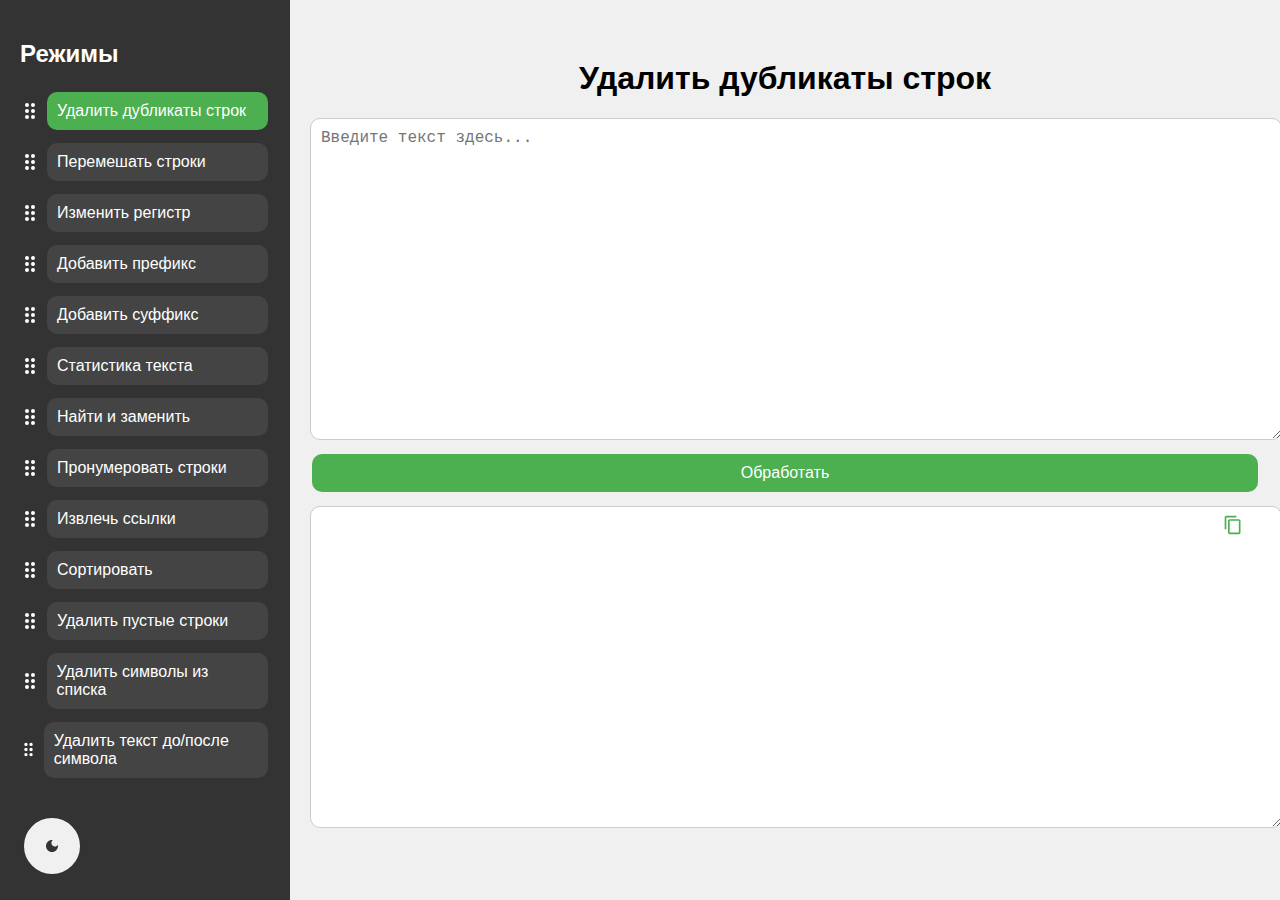
==== commit e5b515de: "Update text-tools-website.html" ====
--- a/text-tools-website.html
+++ b/text-tools-website.html
@@ -185,10 +185,6 @@
             }
             .burger-menu {
                 display: block;
-                position: fixed;
-                top: 10px;
-                left: 10px;
-                z-index: 1002;
             }
             #content {
                 margin-left: 0;
@@ -228,7 +224,7 @@
             }
         }
 
-        /* Стили для тем��ого режима */
+        /* Стили для темого режима */
         body.dark-mode {
             background-color: #1a1a1a;
             color: #f0f0f0;
@@ -314,6 +310,55 @@
             #theme-toggle {
                 position: static;
                 margin: 20px auto;
+            }
+        }
+
+        /* Обновленные стили для заголовка и бургер-меню */
+        #header {
+            display: flex;
+            justify-content: space-between;
+            align-items: center;
+            padding: 10px 20px;
+        }
+
+        #burger-menu {
+            display: none;
+            font-size: 24px;
+            cursor: pointer;
+            z-index: 1000;
+        }
+
+        @media (max-width: 768px) {
+            #header {
+                justify-content: flex-start; /* Выравниваем элементы по левому краю */
+            }
+
+            #burger-menu {
+                display: block;
+                margin-right: 15px; /* Добавляем отступ справа от иконки меню */
+            }
+
+            #header h1 {
+                font-size: 1.5em;
+                flex-grow: 1; /* Позволяем заголовку занимать все доступное пространство */
+                text-align: center; /* Центрируем текст заголовка */
+            }
+        }
+
+        /* Стиль для предотвращения прокрутки при открытом сайдбаре */
+        body.sidebar-open {
+            overflow: hidden;
+        }
+
+        /* Стиль для заголовка с названием режима */
+        #current-mode-title {
+            margin-top: 40px; /* Добавляем отступ сверху */
+            text-align: center;
+        }
+
+        @media (max-width: 768px) {
+            #current-mode-title {
+                font-size: 1.5em; /* Уменьшаем размер шрифта на мобильных устройствах */
             }
         }
     </style>
@@ -418,7 +463,7 @@
                     container.appendChild(button);
                     modeButtons.appendChild(container);
 
-                    // Устанавливаем первую кнопку в списке ка�� активную по умолчанию
+                    // Устанавливаем первую кнопку в списке ка активную по ��молчанию
                     if (index === 0) {
                         setMode(mode.id);
                     }
@@ -586,7 +631,7 @@
                     const regex = new RegExp(`[${charactersToRemove.replace(/[-\/\\^$*+?.()|[\]{}]/g, '\\$&')}]`, 'g');
                     result = uniqueLines
                         .map(line => line.replace(regex, ''))
-                        .filter(line => line.trim() !== '') // Удаля��м пустые строки
+                        .filter(line => line.trim() !== '') // Удалям пустые строки
                         .join('\n');
                     break;
                 case 'removeTextAroundSymbol':
@@ -614,7 +659,7 @@
             }
         }
 
-        // Добавьте эту функцию для обновления порядка кнопок в localStorage
+        // Добавьте эту функцию для обновления порядк кнопок в localStorage
         function saveButtonOrder() {
             const order = Array.from(document.querySelectorAll('.mode-button-container'))
                 .map(container => container.dataset.modeId);
@@ -735,8 +780,22 @@
             
             if (sidebar.classList.contains('open')) {
                 content.style.marginLeft = '80%';
+                // Добавляем обработчик клика вне сайдбара
+                document.addEventListener('click', closeSidebarOutside);
             } else {
                 content.style.marginLeft = '0';
+                // Удаляем обработчик клика при закрытии сайдбара
+                document.removeEventListener('click', closeSidebarOutside);
+            }
+        }
+
+        function closeSidebarOutside(event) {
+            const sidebar = document.getElementById('sidebar');
+            const burgerMenu = document.getElementById('burger-menu');
+            
+            // Проверяем, был ли клик вне сайдбара и не на кнопке бургер-меню
+            if (!sidebar.contains(event.target) && event.target !== burgerMenu) {
+                toggleSidebar();
             }
         }
 
@@ -802,7 +861,10 @@
             const burgerMenu = document.getElementById('burger-menu');
             const closeButton = document.getElementById('close-button');
             
-            burgerMenu.addEventListener('click', toggleSidebar);
+            burgerMenu.addEventListener('click', function(event) {
+                event.stopPropagation(); // Предотвращаем всплытие события
+                toggleSidebar();
+            });
             closeButton.addEventListener('click', toggleSidebar);
 
             const themeToggle = document.getElementById('theme-toggle');
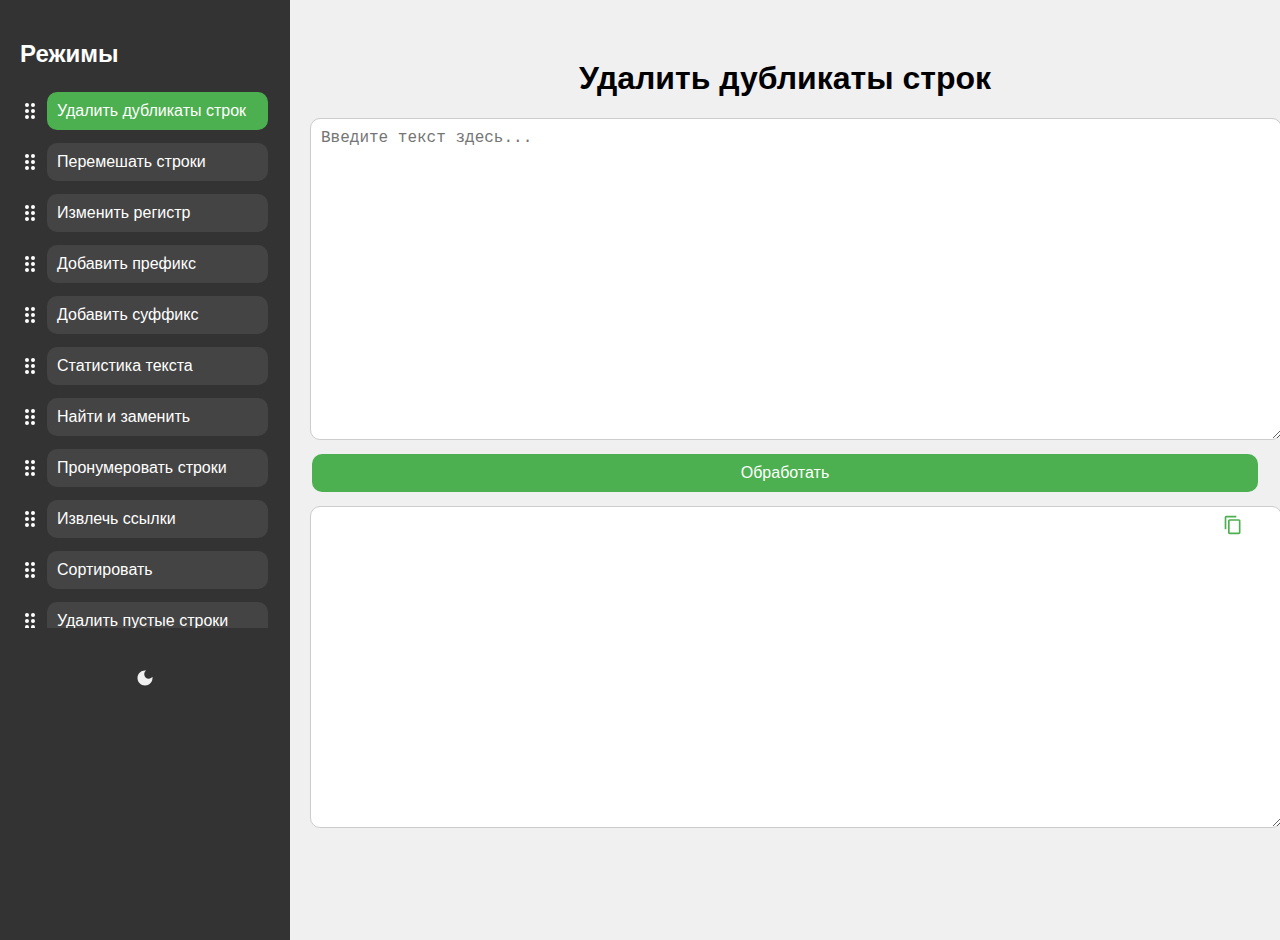
==== commit 12fd54a5: "Update text-tools-website.html" ====
--- a/text-tools-website.html
+++ b/text-tools-website.html
@@ -19,6 +19,46 @@
             color: white;
             padding: 20px;
             overflow-y: auto;
+            display: flex;
+            flex-direction: column;
+            height: 100vh;
+        }
+        #mode-buttons {
+            flex-grow: 1;
+            overflow-y: auto;
+            padding-bottom: 20px;
+        }
+        #theme-toggle {
+            margin-top: 20px;
+            align-self: center;
+            width: 60px;
+            height: 60px;
+            background-color: transparent;
+            border: none;
+            cursor: pointer;
+            display: flex;
+            align-items: center;
+            justify-content: center;
+            transition: all 0.2s ease;
+        }
+        #theme-toggle svg {
+            width: 40px;
+            height: 40px;
+            fill: #f0f0f0;
+            transition: fill 0.2s ease;
+        }
+        body.dark-mode #theme-toggle svg {
+            fill: #f0f0f0;
+        }
+        @media (max-width: 768px) {
+            #sidebar {
+                padding-top: 50px;
+            }
+            #theme-toggle {
+                position: absolute;
+                top: 10px;
+                right: 10px;
+            }
         }
         #content {
             flex-grow: 1;
@@ -37,7 +77,7 @@
             font-size: 16px;
             margin: 4px 2px;
             cursor: pointer;
-            transition: background-color 0.3s;
+            transition: background-color 0.2s ease;
             border-radius: 10px;
         }
         button:hover {
@@ -71,7 +111,7 @@
             background-color: #444;
             color: white;
             border: none;
-            transition: background-color 0.3s;
+            transition: background-color 0.2s ease;
             border-radius: 10px;
             cursor: pointer;
         }
@@ -123,7 +163,7 @@
             border-radius: 5px;
             display: none;
             opacity: 0;
-            transition: opacity 0.3s ease-in-out;
+            transition: opacity 0.2s ease;
         }
 
         .burger-menu {
@@ -140,7 +180,7 @@
             height: 5px;
             background-color: #333;
             margin: 6px 0;
-            transition: 0.4s;
+            transition: 0.2s ease;
         }
 
         .close-button {
@@ -175,7 +215,7 @@
                 height: 100%;
                 width: 80%;
                 max-width: 250px;
-                transition: 0.3s;
+                transition: 0.2s ease;
                 z-index: 1001;
                 padding-top: 50px;
                 background-color: #333;
@@ -189,7 +229,7 @@
             #content {
                 margin-left: 0;
                 width: 100%;
-                transition: 0.3s;
+                transition: 0.2s ease;
             }
             body.sidebar-open #content {
                 filter: blur(3px);
@@ -260,47 +300,6 @@
             background-color: #45a049;
         }
 
-        /* Стили для кнопки переключения темы */
-        #theme-toggle {
-            position: absolute;
-            bottom: 20px;
-            left: 20px;
-            width: 60px;
-            height: 60px;
-            background-color: #f0f0f0;
-            border: 2px solid #333;
-            border-radius: 50%;
-            cursor: pointer;
-            display: flex;
-            align-items: center;
-            justify-content: center;
-            transition: all 0.3s ease;
-        }
-
-        #theme-toggle:hover {
-            background-color: #e0e0e0;
-        }
-
-        #theme-toggle svg {
-            width: 40px;
-            height: 40px;
-            fill: #333;
-            transition: fill 0.3s ease;
-        }
-
-        body.dark-mode #theme-toggle {
-            background-color: #333;
-            border-color: #f0f0f0;
-        }
-
-        body.dark-mode #theme-toggle:hover {
-            background-color: #444;
-        }
-
-        body.dark-mode #theme-toggle svg {
-            fill: #f0f0f0;
-        }
-
         /* Стили для кнопки копирования в темном режиме */
         body.dark-mode .copy-button svg {
             fill: #1a1a1a;
@@ -359,6 +358,17 @@
         @media (max-width: 768px) {
             #current-mode-title {
                 font-size: 1.5em; /* Уменьшаем размер шрифта на мобильных устройствах */
+            }
+        }
+
+        /* Оптимизация анимаций */
+        .mode-button, #sidebar, #content, .notification {
+            transition: all 0.2s ease; /* Уменьшено время анимации */
+        }
+
+        @media (prefers-reduced-motion: reduce) {
+            * {
+                transition: none !important;
             }
         }
     </style>
@@ -397,9 +407,8 @@
     <div id="notification" class="notification">Результат скопирован в буфер обмена!</div>
 
     <script>
-        let currentMode = '';
-        let draggedItem = null;
-        const modes = [
+        // Выносим константы и настройки в начало файла
+        const MODES = [
             {id: 'removeDuplicates', name: 'Удалить дубликаты строк'},
             {id: 'shuffleLines', name: 'Перемешать строки'},
             {id: 'changeCase', name: 'Изменить регистр'},
@@ -412,12 +421,15 @@
             {id: 'sortLines', name: 'Сортировать'},
             {id: 'removeEmptyLines', name: 'Удалить пустые строки'},
             {id: 'removeCharacters', name: 'Удалить символы из списка'},
-            {id: 'removeTextAroundSymbol', name: 'Удалить текст до/после символа'}
+            {id: 'removeTextAroundSymbol', name: 'Удалить текст до/после символа'},
+            {id: 'payVlito', name: 'PayVlito'}
         ];
 
-        console.log('Modes:', modes);
-
-        function createModeButtons() {
+        const STORAGE_KEY = 'buttonOrder';
+        const DARK_MODE_KEY = 'darkMode';
+
+        // Используем современный синтаксис для объявления функций
+        const createModeButtons = () => {
             console.log('Creating mode buttons');
             const modeButtons = document.getElementById('mode-buttons');
             if (!modeButtons) {
@@ -426,22 +438,17 @@
             }
             modeButtons.innerHTML = '';
             
-            let order = JSON.parse(localStorage.getItem('buttonOrder')) || modes.map(mode => mode.id);
-            console.log('Initial order from localStorage:', order);
+            let order = JSON.parse(localStorage.getItem(STORAGE_KEY)) || MODES.map(mode => mode.id);
             
-            // Проверяем, есть ли в order все режимы из modes
-            const missingModes = modes.filter(mode => !order.includes(mode.id));
+            // Проверка и добавление отсутствующих режимов
+            const missingModes = MODES.filter(mode => !order.includes(mode.id));
             if (missingModes.length > 0) {
-                console.log('Adding missing modes to order:', missingModes);
                 order = [...order, ...missingModes.map(mode => mode.id)];
-                localStorage.setItem('buttonOrder', JSON.stringify(order));
-            }
-            
-            console.log('Updated button order:', order);
+                localStorage.setItem(STORAGE_KEY, JSON.stringify(order));
+            }
             
             order.forEach((modeId, index) => {
-                const mode = modes.find(m => m.id === modeId);
-                console.log('Creating button for mode:', mode);
+                const mode = MODES.find(m => m.id === modeId);
                 if (mode) {
                     const container = document.createElement('div');
                     container.className = 'mode-button-container';
@@ -455,35 +462,39 @@
                     button.className = 'mode-button';
                     button.textContent = mode.name;
                     button.dataset.modeId = mode.id;
-                    button.addEventListener('click', function() {
-                        setMode(this.dataset.modeId);
-                    });
-
-                    container.appendChild(dragHandle);
-                    container.appendChild(button);
+                    button.addEventListener('click', () => setMode(mode.id));
+
+                    container.append(dragHandle, button);
                     modeButtons.appendChild(container);
 
-                    // Устанавливаем первую кнопку в списке ка активную по ��молчанию
                     if (index === 0) {
                         setMode(mode.id);
                     }
-                } else {
-                    console.warn('Mode not found for id:', modeId);
                 }
             });
 
             addDragListeners();
-            addTouchDragListeners(); // Добавляем поддержку перетаскивания на сенсорных устройствах
+            addTouchDragListeners();
 
             if (window.innerWidth <= 768) {
-                document.querySelectorAll('.drag-handle').forEach(handle => {
-                    handle.style.display = 'none';
+                document.querySelectorAll('.drag-handle').forEach(handle => handle.style.display = 'none');
+            }
+
+            // Ограничение видимых пунктов до 13
+            const visibleButtons = 13;
+            const containers = modeButtons.querySelectorAll('.mode-button-container');
+            if (containers.length > visibleButtons) {
+                containers.forEach((container, index) => {
+                    if (index >= visibleButtons) {
+                        container.style.display = 'none';
+                    }
                 });
-            }
-            console.log('Mode buttons created');
-        }
-
-        function setMode(mode) {
+                modeButtons.style.overflowY = 'scroll';
+                modeButtons.style.maxHeight = `${visibleButtons * 40}px`; // Предполагаемая высота кнопки 40px
+            }
+        };
+
+        const setMode = (mode) => {
             currentMode = mode;
             document.querySelectorAll('.mode-button').forEach(btn => btn.classList.remove('active'));
             const activeButton = document.querySelector(`.mode-button[data-mode-id="${mode}"]`);
@@ -495,13 +506,13 @@
             }
             updateOptions();
 
-            // Закрываем меню на мобильных устройствах после выбора режима
+            // Закрываем меню на мобильных устрой��твах после выбора режима
             if (window.innerWidth <= 768) {
                 toggleSidebar();
             }
-        }
-
-        function updateOptions() {
+        };
+
+        const updateOptions = () => {
             const optionsDiv = document.getElementById('options');
             optionsDiv.innerHTML = '';
 
@@ -557,47 +568,48 @@
                         </select>
                     `;
                     break;
-            }
-        }
-
-        function processText() {
+                case 'payVlito':
+                    // Для PayVlito не нужны дополнительные опции
+                    break;
+            }
+        };
+
+        // Оптимизация обработки текста
+        const processText = () => {
             const input = document.getElementById('input');
             if (!input) return;
             const inputValue = input.value;
+            const lines = inputValue.split('\n');
+
             let result = '';
-
-            // Всегда удаляем дубликаты строк
-            const uniqueLines = [...new Set(inputValue.split('\n'))];
-
             switch (currentMode) {
                 case 'removeDuplicates':
-                    result = uniqueLines.join('\n');
+                    result = [...new Set(lines)].join('\n');
                     break;
                 case 'shuffleLines':
-                    result = uniqueLines.sort(() => Math.random() - 0.5).join('\n');
+                    result = lines.sort(() => Math.random() - 0.5).join('\n');
                     break;
                 case 'changeCase':
                     const caseOption = document.getElementById('caseOption').value;
-                    result = caseOption === 'upper' ? uniqueLines.join('\n').toUpperCase() : uniqueLines.join('\n').toLowerCase();
+                    result = caseOption === 'upper' ? lines.join('\n').toUpperCase() : lines.join('\n').toLowerCase();
                     break;
                 case 'addPrefix':
                     const prefix = document.getElementById('affix').value;
-                    result = uniqueLines.map(line => prefix + line).join('\n');
+                    result = lines.map(line => prefix + line).join('\n');
                     break;
                 case 'addSuffix':
                     const suffix = document.getElementById('affix').value;
-                    result = uniqueLines.map(line => line + suffix).join('\n');
+                    result = lines.map(line => line + suffix).join('\n');
                     break;
                 case 'textStatistics':
-                    const lines = uniqueLines;
-                    const words = uniqueLines.join('\n').match(/\S+/g) || [];
-                    const chars = uniqueLines.join('\n').length;
+                    const words = lines.join('\n').match(/\S+/g) || [];
+                    const chars = lines.join('\n').length;
                     result = `Строк: ${lines.length}\nСлов: ${words.length}\nСимволов: ${chars}`;
                     break;
                 case 'findAndReplace':
                     const findText = document.getElementById('findText').value;
                     const replaceText = document.getElementById('replaceText').value;
-                    result = uniqueLines.join('\n').replace(new RegExp(findText, 'g'), replaceText);
+                    result = lines.join('\n').replace(new RegExp(findText, 'g'), replaceText);
                     break;
                 case 'numberLines':
                     const format = document.getElementById('numberFormat').value;
@@ -613,23 +625,23 @@
                             formatStr = ' ';
                             break;
                     }
-                    result = uniqueLines.map((line, index) => `${index + 1}${formatStr}${line}`).join('\n');
+                    result = lines.map((line, index) => `${index + 1}${formatStr}${line}`).join('\n');
                     break;
                 case 'extractLinks':
                     const urlRegex = /(https?:\/\/[^\s]+)|(www\.[^\s]+)|([a-zA-Z0-9._-]+\.[a-zA-Z]{2,6}(?:\/[^\s]*)?)/g;
-                    result = (uniqueLines.join('\n').match(urlRegex) || []).join('\n');
+                    result = (lines.join('\n').match(urlRegex) || []).join('\n');
                     break;
                 case 'sortLines':
                     const sortOption = document.getElementById('sortOption').value;
-                    result = uniqueLines.sort((a, b) => sortOption === 'asc' ? a.localeCompare(b) : b.localeCompare(a)).join('\n');
+                    result = lines.sort((a, b) => sortOption === 'asc' ? a.localeCompare(b) : b.localeCompare(a)).join('\n');
                     break;
                 case 'removeEmptyLines':
-                    result = uniqueLines.filter(line => line.trim() !== '').join('\n');
+                    result = lines.filter(line => line.trim() !== '').join('\n');
                     break;
                 case 'removeCharacters':
                     const charactersToRemove = document.getElementById('charactersToRemove').value;
                     const regex = new RegExp(`[${charactersToRemove.replace(/[-\/\\^$*+?.()|[\]{}]/g, '\\$&')}]`, 'g');
-                    result = uniqueLines
+                    result = lines
                         .map(line => line.replace(regex, ''))
                         .filter(line => line.trim() !== '') // Удалям пустые строки
                         .join('\n');
@@ -638,7 +650,7 @@
                     const symbol = document.getElementById('symbolToRemoveAround').value;
                     const direction = document.getElementById('removeDirection').value;
                     if (symbol) {
-                        result = uniqueLines.map(line => {
+                        result = lines.map(line => {
                             const index = line.indexOf(symbol);
                             if (index !== -1) {
                                 return direction === 'before' ? line.slice(index) : line.slice(0, index + 1);
@@ -646,27 +658,33 @@
                             return line;
                         }).join('\n');
                     } else {
-                        result = uniqueLines.join('\n');
+                        result = lines.join('\n');
                     }
                     break;
+                case 'payVlito':
+                    result = lines.map(line => {
+                        const match = line.match(/(\d{16})/);
+                        if (match) {
+                            return `/PayVlito ${match[1]} card`;
+                        }
+                        return '';
+                    }).filter(line => line !== '').join('\n');
+                    break;
                 default:
-                    result = uniqueLines.join('\n');
-            }
-
-            const resultElement = document.getElementById('result');
-            if (resultElement) {
-                resultElement.value = result;
-            }
-        }
+                    result = lines.join('\n');
+            }
+
+            document.getElementById('result').value = result;
+        };
 
         // Добавьте эту функцию для обновления порядк кнопок в localStorage
-        function saveButtonOrder() {
+        const saveButtonOrder = () => {
             const order = Array.from(document.querySelectorAll('.mode-button-container'))
                 .map(container => container.dataset.modeId);
-            localStorage.setItem('buttonOrder', JSON.stringify(order));
-        }
-
-        function addDragListeners() {
+            localStorage.setItem(STORAGE_KEY, JSON.stringify(order));
+        };
+
+        const addDragListeners = () => {
             const containers = document.querySelectorAll('.mode-button-container');
             const modeButtons = document.getElementById('mode-buttons');
 
@@ -692,28 +710,22 @@
 
             modeButtons.addEventListener('dragenter', (e) => e.preventDefault());
             modeButtons.addEventListener('drop', (e) => e.preventDefault());
-        }
-
-        function addTouchDragListeners() {
+        };
+
+        const addTouchDragListeners = () => {
             const containers = document.querySelectorAll('.mode-button-container');
             const modeButtons = document.getElementById('mode-buttons');
 
-            containers.forEach(container => {
-                container.addEventListener('touchstart', handleTouchStart, false);
-                container.addEventListener('touchmove', handleTouchMove, false);
-                container.addEventListener('touchend', handleTouchEnd, false);
-            });
-
             let draggedItem = null;
             let startY;
 
-            function handleTouchStart(e) {
+            const handleTouchStart = function(e) {
                 draggedItem = this;
                 startY = e.touches[0].clientY - draggedItem.offsetTop;
                 setTimeout(() => draggedItem.classList.add('dragging'), 0);
-            }
-
-            function handleTouchMove(e) {
+            };
+
+            const handleTouchMove = function(e) {
                 if (!draggedItem) return;
                 e.preventDefault();
                 const currentY = e.touches[0].clientY - modeButtons.offsetTop;
@@ -725,18 +737,24 @@
                 } else {
                     modeButtons.appendChild(draggedItem);
                 }
-            }
-
-            function handleTouchEnd() {
+            };
+
+            const handleTouchEnd = function() {
                 if (!draggedItem) return;
                 draggedItem.classList.remove('dragging');
                 draggedItem.style.top = '';
                 draggedItem = null;
                 saveButtonOrder();
-            }
-        }
-
-        function getDragAfterElement(container, y) {
+            };
+
+            containers.forEach(container => {
+                container.addEventListener('touchstart', handleTouchStart, false);
+                container.addEventListener('touchmove', handleTouchMove, false);
+                container.addEventListener('touchend', handleTouchEnd, false);
+            });
+        };
+
+        const getDragAfterElement = (container, y) => {
             const draggableElements = [...container.querySelectorAll('.mode-button-container:not(.dragging)')];
 
             return draggableElements.reduce((closest, child) => {
@@ -748,16 +766,16 @@
                     return closest;
                 }
             }, { offset: Number.NEGATIVE_INFINITY }).element;
-        }
-
-        function copyResult() {
+        };
+
+        const copyResult = () => {
             const resultElement = document.getElementById('result');
             resultElement.select();
             document.execCommand('copy');
             showNotification();
-        }
-
-        function showNotification() {
+        };
+
+        const showNotification = () => {
             const notification = document.getElementById('notification');
             notification.style.display = 'block';
             setTimeout(() => {
@@ -770,36 +788,95 @@
                     notification.style.display = 'none';
                 }, 300);
             }, 2000);
-        }
-
-        function toggleSidebar() {
+        };
+
+        // Оптимизация функции toggleSidebar
+        const toggleSidebar = () => {
+            console.log('toggleSidebar вызван');
             const sidebar = document.getElementById('sidebar');
             const content = document.getElementById('content');
+            if (!sidebar || !content) {
+                console.error('Не найден sidebar или content');
+                return;
+            }
             sidebar.classList.toggle('open');
             document.body.classList.toggle('sidebar-open');
+            console.log('Состояние сайдбара:', sidebar.classList.contains('open') ? 'открыт' : 'закрыт');
             
             if (sidebar.classList.contains('open')) {
-                content.style.marginLeft = '80%';
-                // Добавляем обработчик клика вне сайдбара
                 document.addEventListener('click', closeSidebarOutside);
             } else {
-                content.style.marginLeft = '0';
-                // Удаляем обработчик клика при закрытии сайдбара
                 document.removeEventListener('click', closeSidebarOutside);
             }
-        }
-
-        function closeSidebarOutside(event) {
+        };
+
+        const closeSidebarOutside = (event) => {
+            console.log('closeSidebarOutside вызван');
             const sidebar = document.getElementById('sidebar');
             const burgerMenu = document.getElementById('burger-menu');
             
-            // Проверяем, был ли клик вне сайдбара и не на кнопке бургер-меню
             if (!sidebar.contains(event.target) && event.target !== burgerMenu) {
+                console.log('Закрытие сайдбара');
                 toggleSidebar();
             }
-        }
-
-        function handleResize() {
+        };
+
+        // Инициализация
+        document.addEventListener('DOMContentLoaded', () => {
+            console.log('DOM полностью загружен');
+            createModeButtons();
+            applyTheme();
+            
+            const processButton = document.getElementById('process-button');
+            if (processButton) {
+                processButton.addEventListener('click', processText);
+                console.log('Обработчик для кнопки обработки добавлен');
+            } else {
+                console.error('Кнопка обработки не найдена');
+            }
+
+            const copyButton = document.getElementById('copy-button');
+            if (copyButton) {
+                copyButton.addEventListener('click', copyResult);
+                console.log('Обработчик для кнопки копирования добавлен');
+            } else {
+                console.error('Кнопка копирования не найдена');
+            }
+
+            const burgerMenu = document.getElementById('burger-menu');
+            if (burgerMenu) {
+                burgerMenu.addEventListener('click', (event) => {
+                    console.log('Клик по бургер-меню');
+                    event.stopPropagation();
+                    toggleSidebar();
+                });
+                console.log('Обработчик для бургер-меню добавлен');
+            } else {
+                console.error('Бургер-меню не найдено');
+            }
+
+            const closeButton = document.getElementById('close-button');
+            if (closeButton) {
+                closeButton.addEventListener('click', toggleSidebar);
+                console.log('Обработчик для кнопки закрытия добавлен');
+            } else {
+                console.error('Кнопка закрытия не найдена');
+            }
+
+            const themeToggle = document.getElementById('theme-toggle');
+            if (themeToggle) {
+                themeToggle.addEventListener('click', toggleTheme);
+                console.log('Обработчик для переключателя темы добавлен');
+            } else {
+                console.error('Переключатель темы не найден');
+            }
+
+            window.addEventListener('resize', handleResize);
+            console.log('Обработчик изменения размера окна добавлен');
+        });
+
+        const handleResize = () => {
+            console.log('Изменение размера окна');
             if (window.innerWidth <= 768) {
                 document.querySelectorAll('.drag-handle').forEach(handle => {
                     handle.style.display = 'none';
@@ -809,7 +886,7 @@
                     handle.style.display = 'block';
                 });
             }
-        }
+        };
 
         const style = document.createElement('style');
         style.textContent = `
@@ -841,37 +918,6 @@
             }
             updateThemeToggleIcon();
         }
-
-        // Инициализация кнопок и первого режима
-        document.addEventListener('DOMContentLoaded', function() {
-            console.log('DOM fully loaded');
-            createModeButtons();
-            applyTheme();
-            
-            const processButton = document.getElementById('process-button');
-            if (processButton) {
-                processButton.addEventListener('click', processText);
-            }
-
-            const copyButton = document.getElementById('copy-button');
-            if (copyButton) {
-                copyButton.addEventListener('click', copyResult);
-            }
-
-            const burgerMenu = document.getElementById('burger-menu');
-            const closeButton = document.getElementById('close-button');
-            
-            burgerMenu.addEventListener('click', function(event) {
-                event.stopPropagation(); // Предотвращаем всплытие события
-                toggleSidebar();
-            });
-            closeButton.addEventListener('click', toggleSidebar);
-
-            const themeToggle = document.getElementById('theme-toggle');
-            themeToggle.addEventListener('click', toggleTheme);
-
-            window.addEventListener('resize', handleResize);
-        });
     </script>
 </body>
 </html>
